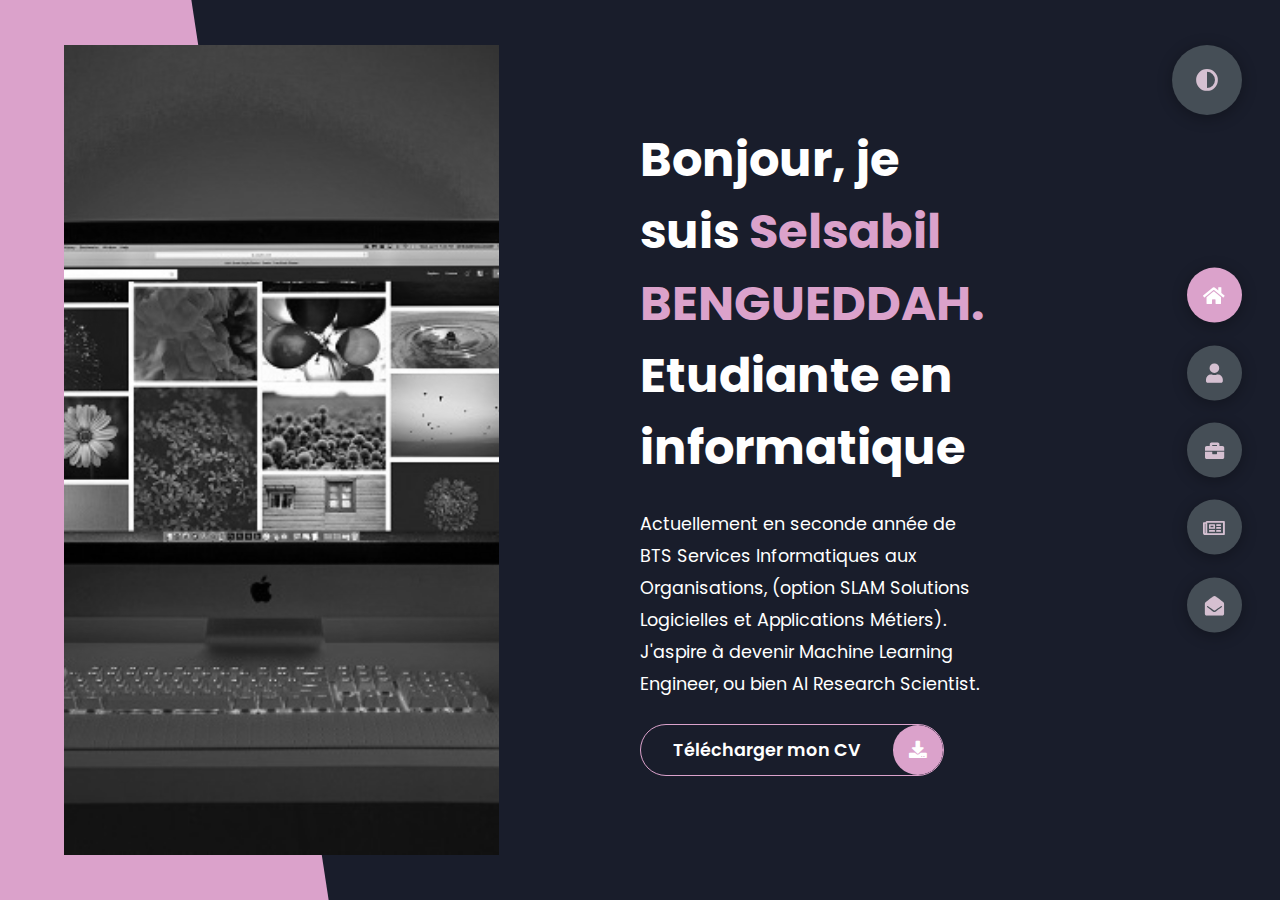
==== index.html @ e2970de2 "diap" ====
<!DOCTYPE html>
<html lang="en">
<head>
    <meta charset="UTF-8">
    <meta http-equiv="X-UA-Compatible" content="IE=edge">
    <meta name="viewport" content="width=device-width, initial-scale=1.0">
    <meta name="google-site-verification" content="6AzoWefamHpyAUtL-x7G7916l47VHieMLiIP4LX_m2c" />
    <title>Portfolio</title>
    <link rel="stylesheet" href="styles/styles.css">
    <link rel="preconnect" href="https://fonts.googleapis.com">
    <link rel="preconnect" href="https://fonts.gstatic.com" crossorigin>
    <link rel="stylesheet" href="https://cdnjs.cloudflare.com/ajax/libs/font-awesome/5.15.4/css/all.min.css" integrity="sha512-1ycn6IcaQQ40/MKBW2W4Rhis/DbILU74C1vSrLJxCq57o941Ym01SwNsOMqvEBFlcgUa6xLiPY/NS5R+E6ztJQ==" crossorigin="anonymous" referrerpolicy="no-referrer" />
    <link href="https://fonts.googleapis.com/css2?family=Poppins:wght@400;500;600;700;800&display=swap" rel="stylesheet">
    <link rel="stylesheet" href="https://fonts.googleapis.com/css2?family=Material+Symbols+Outlined:opsz,wght,FILL,GRAD@24,400,0,0" />

</head>
<body class="main-content">
    <header class="container header active" id="home">
        <div class="header-content">
            <div class="left-header">
                <div class="h-shape"></div>
                <div class="image">
                    <img src="img/port2.jpg" alt="">
                </div>
            </div>
            <div class="right-header">
                <h1 class="name">
                    Bonjour, je suis <span>Selsabil BENGUEDDAH.</span>
                    Etudiante en informatique
                </h1>
                <p>
                    Actuellement en seconde année de BTS Services Informatiques aux Organisations, (option SLAM Solutions Logicielles et Applications Métiers). J'aspire à devenir Machine Learning Engineer, ou bien AI Research Scientist.
                <div class="btn-con">
                    <a href="document/CV_Selsabil_BENGUEDDAH.pdf" class="main-btn" target="_blank">
                        <span class="btn-text">Télécharger mon CV</span>
                        <span class="btn-icon"><i class="fas fa-download"></i></span>
                    </a>
                </div>
            </div>
            </div>
            </header>
    <main>
        <section class="container about" id="about">
            <div class="main-title">
                <h2>A <span>Propos</span><span class="bg-text">A propos</span></h2>
            </div>
            <div class="about-container">
                <div class="left-about">
                    <h4>Qui suis-je ?</h4>
                    <p>
                        Je suis Selsabil BENGUEDDAH. Actuellement en deuxième année de BTS SIO, option SLAM, j'aspire à devenir experte en Intelligence Artificielle. C'est pour cela que je souhaite continuer mes études, jusqu'au Master.
                         
                    </p>
                    <div class="btn-con">
                        <a href="document/CV_Selsabil_BENGUEDDAH.pdf" class="main-btn">
                            <span class="btn-text">Télécharger mon CV</span>
                            <span class="btn-icon"><i class="fas fa-download"></i></span>
                        </a>
                    </div>
                </div>
                <div class="right-about">
                    <a href="https://www.onisep.fr/ressources/univers-formation/formations/post-bac/bts-services-informatiques-aux-organisations-option-b-solutions-logicielles-et-applications-metiers" target="_blank">
                        <div class="about-item">
                            <div class="abt-text">
                                <p class="large-text">BTS SIO option SLAM</p>
                                <p class="small-text">Diplome <br /> prochain</p>
                            </div>
                        </div>
                    </a>                
                <!--
                    <div class="about-item">
                        <div class="abt-text">
                            <p class="large-text">10+</p>
                            <p class="small-text">Years of <br /> experience</p>
                        </div>
                    </div>
                    <div class="about-item">
                        <div class="abt-text">
                            <p class="large-text">300+</p>
                            <p class="small-text">Happy <br /> Clients</p>
                        </div>
                    </div>
                    <div class="about-item">
                        <div class="abt-text">
                            <p class="large-text">400+</p>
                            <p class="small-text">Customer <br /> reviews</p>
                        </div>
                    -->
                    </div>
                </div>
            </div>
            <div class="about-stats">
                <h4 class="stat-title">Mes Compétences</h4>
                <div class="progress-bars">
                    <div class="progress-bar">
                        <p class="prog-title">html5 / css / Javascript</p>
                        <div class="progress-con">
                            <p class="prog-text">85%</p>
                            <div class="progress">
                                <span class="html"></span>
                            </div>
                        </div>
                    </div>
                    <div class="progress-bar">
                        <p class="prog-title">Wordpress</p>
                        <div class="progress-con">
                            <p class="prog-text">70%</p>
                            <div class="progress">
                                <span class="css"></span>
                            </div>
                        </div>
                    </div>
                    <div class="progress-bar">
                        <p class="prog-title">PHP/Symfony</p>
                        <div class="progress-con">
                            <p class="prog-text">75%</p>
                            <div class="progress">
                                <span class="js"></span>
                            </div>
                        </div>
                    </div>
                    <div class="progress-bar">
                        <p class="prog-title">C#</p>
                        <div class="progress-con">
                            <p class="prog-text">60%</p>
                            <div class="progress">
                                <span class="react"></span>
                            </div>
                        </div>
                    </div>
                    <div class="progress-bar">
                        <p class="prog-title">Java</p>
                        <div class="progress-con">
                            <p class="prog-text">50%</p>
                            <div class="progress">
                                <span class="node"></span>
                            </div>
                        </div>
                    </div>
                    <div class="progress-bar">
                        <p class="prog-title">Python</p>
                        <div class="progress-con">
                            <p class="prog-text">90%</p>
                            <div class="progress">
                                <span class="python"></span>
                            </div>
                        </div>
                    </div>
                </div>
            </div>
            <h4 class="stat-title">Mon parcours</h4>
            <div class="timeline">
                <div class="timeline-item">
                    <div class="tl-icon">
                        <i class="fas fa-briefcase"></i>
                    </div>
                    <p class="tl-duration">A venir </p>
                    <h5>Bachelor 3 <span> -Supinfo </span></h5>
                    <p>
                        J'aimerais continuer mes études jusqu'à obtenir un master en Intelligence Artificielle au sein de l'école Supinfo 
                    </p>
                </div>
                
                <div class="timeline-item">
                    <div class="tl-icon">
                        <i class="fas fa-briefcase"></i>
                    </div>
                    <p class="tl-duration">2024</p>
                    <h5>Stage Développeur d'application <span> - chez ERTC  </span></h5>
                    <p>
                        En deuxième année de BTS, j'ai été accueillie par ERTC, qui accompagne les professionnels du secteur cosmétique (fabricants, conditionneurs, importateurs, distributeurs
                        ou exportateurs) dans la mise aux normes réglementaire de leurs produits afin de les commercialiser dans l’UE
                        (Union Européenne) et également hors de l’UE en fonction des réglementations à appliquer.
                    </p>
                </div>
                <div class="timeline-item">
                    <div class="tl-icon">
                        <i class="fas fa-briefcase"></i>
                    </div>
                    <p class="tl-duration">2022-2024</p>
                    <h5>BTS SIO Option SLAM<span>  - CNED</span></h5>
                    <p>
                        J'ai effectué le BTS SIO option SLAM à distance, par le biais du CNED; 
                    </p>
                </div>
                <div class="timeline-item">
                    <div class="tl-icon">
                        <i class="fas fa-briefcase"></i>
                    </div>
                    <p class="tl-duration">ETE 2023</p>
                    <h5>Stage Développeur Web<span> - The Inspire Academy</span></h5>
                    <p>
                        Pour mon stage de première année, j'ai été accueuillie par The Inspire academy pendant 4 semaines. C'est une entreprise qui propose des solutions innovantes pour l'apprentissage des langues.
                    </p>
                </div>
                <div class="timeline-item">
                    <div class="tl-icon">
                        <i class="fas fa-briefcase"></i>
                    </div>
                    <p class="tl-duration">2022</p>
                    <h5>Baccalauréat général mention bien<span> CNED</span></h5>
                    <p>
                        J'ai décroché, par le biais du CNED, un baccalauréat général avec pour spécialités physique chimie et Sciences et vie de la terre, et option Mathématiques Complémentaires 
                    </p>
                </div>
                <div class="timeline-item">
                    <div class="tl-icon">
                        <i class="fas fa-briefcase"></i>
                    </div>
                    <p class="tl-duration">ETE 2022</p>
                    <h5>Stage Rédactrice SEO<span> - Chat Alors </span></h5>
                    <p>
                        J'ai effectué un stage en tant que rédactrice SEO volontaire pour une entreprise individuelle, Chat Alors. Je me suis alors occupée de la mise à jour du site sur Wordpress,  de la rédaction du contenu et du référencement.
                    </p>
                </div>
                
          
            </div>
            <a href="document/diapo.odp" target="_blank">Diaporama 
            </a>
            <a href="veille.html" class="main-btn" target="_blank">
                <span class="btn-text">Veille informatique  </span>
            </a>
        </section>
        <section class="container" id="portfolio">
            <div class="main-title">
                <h2>Mon <span>Portfolio</span><span class="bg-text">Portfolio</span></h2>
            </div>
            <!--<p class="port-text">
            Voici certains de mes travaux réalisés dans le cadre de développement de compétences du BTS SIO.<b>  
            </p>-->
            <p class="port-text" style="color: red;">
            </p>
            <div class="portfolios">
                <div class="portfolio-item">
                    <div class="image">
                        <a href="https://www.inspireacademy.fr" target="_blank">
                        <img src="img\InspireAcademy.png" alt=""></a>
                    </div>
                    <div class="hover-items">
                        <a href="stage1.html" target="_blank">
                            <h3>Stage 1</h3>
                          </a>
                        <h5> <i> <u>Développement web</u> </br>
                            - Administration de site Wordpress </br>
                            - Référencement naturel (SEO) </br>
                            - Audits de sites</i></h5></br>
                        <div class="icons">
                            <a href="https://www.inspireacademy.fr/" class="icon" target="_blank">
                                <span class="material-symbols-outlined">captive_portal</span>
                            </a>
                            <a href="document/BENGUEDDAH Selsabil - Fiche bilan de stage (2).pdf" class="icon" target="_blank">
                                <span class="material-symbols-outlined">description</span>
                            </a>
                            
                            <a href="stage1.html" class="icon" target="_blank">
                                <span class="material-symbols-outlined">
                                    info
                                    </span>
                            </a>

                        </div>
                    </div>
                </div>
                <div class="portfolio-item">
                    <div class="image">
                        <a href="https://www.certification-cosmetique.com/" target="_blank">
                        <img src="img/port4.png" alt=""></a>
                    </div>
                    <div class="hover-items">
                        <a href="stage2.html" target="_blank">
                            <h3>Stage 2</h3>
                          </a>
                        <h5> <i><u> Développement d'application </u> </br>
                            - Python </br>
                            - Bibliothèques scientifiques</br> ( matplotlib, pandas....)</br>
                            - SqLite </br>
                            - Manipulation de données (dataframes)</i></h5></br>
                        <div class="icons">
                            <a href="https://www.certification-cosmetique.com/" class="icon" target="_blank">
                                <span class="material-symbols-outlined">captive_portal</span>
                            </a>
                            <a href="document/bilan_de_stage2.pdf" class="icon" target="_blank">
                                <span class="material-symbols-outlined">description</span>
                            </a>
                            
                            <a href="stage2.html" class="icon" target="_blank">
                                <span class="material-symbols-outlined">
                                    info
                                    </span>
                            </a>

                        </div>
                    </div>
                </div>
                <!--
                <div class="portfolio-item">
                    <div class="image">
                        <img src="img/port4.png" alt="">
                    </div>
                    <div class="hover-items">
                        <a href="#" onclick="openPopup('stage2.html')">
                            <h3>Stage 2</h3>
                          </a> 
                    <h5> <i> Développement d'application : </br>
                        - Python </br> 
                        -  SqLite  </br> 
                        - Bibliothèques python scientifiques ( matplotlib, pandas....) </br> 
                        - Manipulation de données (dataframes)  </br> 
                        - Gestion de projet</i></h5> </br>
                        <div class="icons">
                            <a href="https://www.certification-cosmetique.com/" class="icon" target="_blank">
                                <span class="material-symbols-outlined">captive_portal</span>
                            </a>
                            <a href="document/BENGUEDDAH Selsabil - Fiche bilan de stage (2).pdf" class="icon" target="_blank">
                                <span class="material-symbols-outlined">description</span>
                            </a>
                            <a href="#" class="icon" onclick="openPopup('stage2.html')">
                                <span class="material-symbols-outlined">
                                    info
                                    </span>
                            </a>
                        </div>
                    </div>
                </div>-->
                <div class="portfolio-item">
                    <div class="image">
                        <a href="mediatek_formation_symfony.html" target="_blank">
                        <img src="img/port2.png" alt=""></a>
                    </div>
                    <div class="hover-items">
                        <a href="mediatek_formation_symfony.html" target="_blank">
                            <h3>Mediatek Formation (Symfony) </h3>
                          </a>
                          <h5> <i><u> Développement web </u> </br>
                            - Symfony </br>
                            - Twig</br>
                            - Doctrine </br>
                            - Keycloak</i></h5></br>
                        <div class="icons">
                            <a href="#" class="icon">
                                <i class="fab fa-github"></i>
                            </a>
                            <a href="document/ap1/fiche AP1.pdf" class="icon" target="_blank">
                                <span class="material-symbols-outlined">description</span>
                            </a>
                        
                            <a href="mediatek_formation_symfony.html" class="icon" target="_blank">
                                <span class="material-symbols-outlined">
                                    info
                                    </span>
                            </a>                 
                        </div>
                    </div>
                </div>
                <div class="portfolio-item">
                    <div class="image">
                        <a href="mediatek_formation_c.html" target="_blank">
                        <img src="img/port3.jpg" alt=""></a>
                    </div>
                    <div class="hover-items">
                        <a href="mediatek_formation_c.html" target="_blank">
                            <h3>MediatekFormation(C#)</h3>
                          </a>
                        <div class="icons">
                            <a href="#" class="icon">
                                <i class="fab fa-github"></i>
                            </a>
                            <a href="document/ap3/AP3.pdf" class="icon" target="_blank">
                                <span class="material-symbols-outlined">description</span>
                            </a>
                            <a href="mediatek_formation_c.html" class="icon" target="_blank">
                                <span class="material-symbols-outlined">
                                    info
                                    </span>
                            </a>
                        </div>
                    </div>
                </div>
               
                <div class="portfolio-item">
                    <div class="image">
                        <a href="nolark.html" target="_blank">
                        <img src="img/nolark.png" alt=""></a>
                    </div>
                    <div class="hover-items">
                        <a href="nolark.html" target="_blank">
                            <h3>Projet Nolark</h3>
                          </a>
                        <h5> <i><u> Présence en ligne  </u> </br>
                            - Référencement SEO </br>
                            - Respect du RGPD </br> (CGU, mentions légales)</br>
                            - La maintenance d'application </br> web </i></h5></br>
                        <div class="icons">
                            <a href="https://nolark.gil83.fr/" class="icon" target="_blank">
                                <span class="material-symbols-outlined">captive_portal</span>
                            </a>
                            <!--<a href="document/bilan_de_stage2.pdf" class="icon" target="_blank">
                                <span class="material-symbols-outlined">description</span>
                            </a>-->
                            <a href="nolark.html" class="icon" target="_blank">
                                <span class="material-symbols-outlined">
                                    info
                                    </span>
                            </a>
                        </div>
                    </div>
                
                </div>
<!--<div class="portfolio-item">
                    <div class="image">
                        <a href="android.html" target="_blank">
                        <img src="img/android.png" alt=""></a>
                    </div>
                    <div class="hover-items">
                        <a href="android.html" target="_blank">
                            <h3>Calcul IMG </h3>
                          </a>
                        <h5> <i><u> Développement mobile   </u> </br>
                             </i></h5></br>
                        <div class="icons">
                            <a href="https://nolark.gil83.fr/" class="icon" target="_blank">
                                <span class="material-symbols-outlined">captive_portal</span>
                            </a>
                            <a href="document/bilan_de_stage2.pdf" class="icon" target="_blank">
                                <span class="material-symbols-outlined">description</span>
                            </a>
                            
                            <a href="android.html" class="icon">
                                <span class="material-symbols-outlined">
                                    info
                                    </span>
                            </a>

                        </div>
                    </div>
                </div>-->
                
                <div class="portfolio-item">
                    <div class="image">
                        <a href="https://chocolatein.gil83.fr/" target="_blank">
                        <img src="img/chocolatein.png" alt="">
                    </div>
                    <div class="hover-items">
                        <a href="https://chocolatein.gil83.fr/" target="_blank">
                            <h3>Chocolatein </h3>
                          </a>
                        <h5> <i><u> Gérer le patrimoine informatique
                        </u> </br>
                             </i></h5></br>
                             <b><p>Vérifier les conditions de la continuité </br> d’un service informatique</p></b></br>
                             <div class="icons">
                                <a href="https://chocolatein.gil83.fr" class="icon" target="_blank">
                                    <span class="material-symbols-outlined">captive_portal</span>
                                </a>
                                <a href="document/chocolatein/documents.pdf" class="icon" target="_blank">
                                    <span class="material-symbols-outlined">description</span>
                                </a>
                                <a href="chocolatein.html" class="icon" >
                                    <span class="material-symbols-outlined">
                                        info
                                        </span>
                                </a>
                            </div>
                    </div>
                </div>
                <div class="portfolio-item">
                    <div class="image">
                        <img src="img/port5.jpg" alt="">
                    </div>
                    <div class="hover-items">
                        <h3>Projet Machine Learning </h3>
                        <div class="icons">
                            <a href="#" class="icon">
                                <i class="fab fa-github"></i>
                            </a>
                            <a href="#" class="icon" target="_blank">
                                <span class="material-symbols-outlined">description</span>
                            </a>
                        </div>
                    </div>
                </div>
                <div class="portfolio-item">
                    <div class="image">
                        <a href="https://sbdev-fr.github.io/PortfolioSelsabil/" target="_blank">
                        <img src="img/Portfolio.png" alt="">
                    </div>
                    <div class="hover-items">
                        <a href="https://sbdev-fr.github.io/PortfolioSelsabil" target="_blank">
                            <h3>Portfolio </h3>
                          </a>
                        <h5> <i><u> Développement web   </u> </br>
                             </i></h5></br>
                             <b><p>Mon portfolio est codé en HTML,</br> CSS (sass), Javascript, et déployé </br>dynamiquement en lien avec github</p></b></br>
                        <div class="icons">
                            <a href="https://sbdev-fr.github.io/PortfolioSelsabil/" class="icon" target="_blank">
                                <span class="material-symbols-outlined">captive_portal</span>
                            </a>
                            <a href="https://github.com/SBDEV-FR/PortfolioSelsabil.git" class="icon">
                                <i class="fab fa-github"></i>
                            </a>
                        </div>
                    </div>
                </div>
                <!--<div class="portfolio-item">
                    <div class="image">
                        <img src="img/port2.jpg" alt="">
                    </div>
                    <div class="hover-items">
                        <h3>Veille Informatique </h3>
                        <h5>Compétence 6 :</br> 
                            - Mettre en place son environnement d’apprentissage personnel</br>
                            - Mettre en œuvre des outils et stratégies de veille informationnelle</br>
                            </h5>
                        <h6>- Newsletters : le monde informatique, le petit Web, Numerama (IA)</br>
                            - Youtube : FreecodeCamp (crach courses) </br>
                            - Google News : Artciles en anglais divers</br>
                        </h6>
                        <!--
                        <div class="icons">
                            <a href="#" class="icon">
                                <i class="fab fa-github"></i>
                            </a>
                            <a href="#" class="icon">
                                <i class="fab fa-behance"></i>
                            </a>
                            <a href="#" class="icon">
                                <i class="fab fa-youtube"></i>
                            </a>
                        </div>
                        -->
                    </div>
                </div>
               <!-- <div class="portfolio-item">
                    <div class="image">
                        <img src="img/port7.jpg" alt="">
                    </div>
                    <div class="hover-items">
                        <h3>Project Source</h3>
                        <div class="icons">
                            <a href="#" class="icon">
                                <i class="fab fa-github"></i>
                            </a>
                            <a href="#" class="icon">
                                <i class="fab fa-behance"></i>
                            </a>
                            <a href="#" class="icon">
                                <i class="fab fa-youtube"></i>
                            </a>
                        </div>
                    </div>
                </div>-->
              <!-- <div class="portfolio-item">
                    <div class="image">
                        <img src="img/port7.jpg" alt="">
                    </div>
                    <div class="hover-items">
                        <h3>Project Source</h3>
                        <div class="icons">
                            <a href="#" class="icon">
                                <i class="fab fa-github"></i>
                            </a>
                            <a href="#" class="icon">
                                <i class="fab fa-behance"></i>
                            </a>
                            <a href="#" class="icon">
                                <i class="fab fa-youtube"></i>
                            </a>
                        </div>
                    </div>-->
                
            </div>
        </section>
        <section class="container" id="blogs">
            <div class="blogs-content">
                <div class="main-title">
                    <h2>Mon expéreience <span> professionnelle </span><span class="bg-text">Expérience  </span></h2>
                </div>
                <div class="blogs">
                    <div class="blog">
                        <img src="img/port4.png" alt="">
                        <div class="blog-text">
                            <h4>
                                <a href="https://www.certification-cosmetique.com/" target="_blank">Développeuse d'application chez ERTC </a>
                            </h4>
                            <p>
                            J'ai développé une application informatique en python, avec interaction SQLite, pour une
                            utilisation interne par l'entreprise. L'application se présente sous la forme d’un
                            formulaire (Tkinter), l'utilisateur.trice indique les informations spécifiques à chaque formule cosmétique ; l'application génère les
                            tableaux nécessaires à la vérification de la conformité réglementaire et toxicologique des
                            formules cosmétiques
                            </p>
                        </div>
                    </div>
                    <div class="blog">
                        <img src="img/InspireAcademy.png" alt="">
                        <div class="blog-text">
                            <h4>
                                <a href="https://www.inspireacademy.fr/" target="_blank">Développeuse web chez Inspire Academy </a>
                            </h4>
                            <p>
                                Pour mon stage de première année, j'ai été amenée à travailler sur le site Vitrine de The Inspire Academy : j'ai résolu les bugs Wordpress,
                             j'ai mis en ligne du contenu, j'ai résolu différents problèmes (fil d'ariane...)
                            </p>
                        </div>
                    </div>
                    <!--
                    <div class="blog">
                        <img src="img/blog2.jpg" alt="">
                        <div class="blog-text">
                            <h4>
                                Become a Web Designer in 10 Days
                            </h4>
                            <p>
                                Lorem ipsum dolor sit, amet consectetur adipisicing elit. 
                                Doloribus natus voluptas, eos obcaecati recusandae amet?
                            </p>
                        </div>
                    </div>
                    -->
                    <!--
                    <div class="blog">
                        <img src="img/blog3.jpg" alt="">
                        <div class="blog-text">
                            <h4>
                                Debbuging made easy with Web Inspector
                            </h4>
                            <p>
                                Lorem ipsum dolor sit, amet consectetur adipisicing elit. 
                                Doloribus natus voluptas, eos obcaecati recusandae amet?
                            </p>
                        </div>
                    </div>-->
                    <div class="blog">
                        <img src="img/InspireAcademyOnline.png" alt="">
                        <div class="blog-text">
                            <h4> 
                                <a href="https://inspireacademyonline.com/" target="_blank">Développeuse web chez The Inspire Academy Online </a>
                            </h4>
                            <p>
                                L'entreprise qui m'a accueillie pour mon stage de première année possédait un second site pour ses
                                 modules en e-learning. Je me suis occupée de la mise en ligne de contenus éducatifs et interactifs. 
                            </p>
                        </div>
                    </div>
                    <div class="blog">
                        <img src="img/ChatAlors.png" alt="">
                        <div class="blog-text">
                            <h4>
                                <a href="https://comportementaliste-du-chat.fr/blog/" target="_blank">Rédactrice SEO de Chat Alors</a>
                            </h4>
                            <p>
                                En été 2022, j'ai effectué un stage en tant que rédactrice SEO chez 
                                Chat Alors, je me suis occupée de la rédaction, du référencement et de la publication sur Wordpress 
                            </p>
                        </div>
                    </div>
                </div>
            </div>
        </section>
        <section class="container contact" id="contact">
            <div class="contact-container">
                <div class="main-title">
                    <h2>Contactez <span>Moi</span><span class="bg-text">Contact</span></h2>
                </div>
                <div class="contact-content-con">
                    <div class="left-contact">
                        <h4>Contactez moi ci dessous</h4>
                        <p>
                            Voici mes coordonnées, n'hésitez pas à me contacter
                        </p>
                        <div class="contact-info">
                            <div class="contact-item">
                                <div class="icon">
                                    <i class="fas fa-map-marker-alt"></i>
                                    <span>Adresse</span>
                                </div>
                                <p>
                                    Saint Etienne, France
                                </p>
                            </div>
                            <!--<div class="contact-item">
                                <div class="icon">
                                    <i class="fas fa-envelope"></i>
                                    <span>Email</span>
                                </div>
                                <p>
                                    <span>: selsabilb2004@gmail.com</span>
                                </p>
                            </div>-->
                            <div class="contact-item">
                                <div class="icon">
                                    <i class="fas fa-user-graduate"></i>
                                    <span>Formation</span>
                                </div>
                                <p>
                                    <span>: BTS SIO option Slam CNED </span>
                                </p>
                            </div>                               
                            <div class="contact-item">
                                <div class="icon">
                                    <i class="fas fa-globe-africa"></i>
                                    <span>Langues</span>
                                </div>
                                <p>
                                    <span>: Français, Arabe, Anglais, Espagnol</span>
                                </p>
                            </div>
                        </div>
                        <div class="contact-icons">
                           
                            <div class="contact-icon">
                                 <!--
                                <a href="www.facebook.com" target="_blank">
                                    <i class="fab fa-facebook-f"></i>
                                </a>
                                <a href="#" target="_blank">
                                    <i class="fab fa-twitter"></i>
                                </a>
                                -->
                                <a href="https://github.com/SBDEV-FR" target="_blank">
                                    <i class="fab fa-github"></i>
                                </a>
                                <!--
                                <a href="#" target="_blank">
                                    <i class="fab fa-youtube"></i>
                                </a>
                            -->
                            </div>
                        </div>
                    </div>
                    <div class="right-contact">
                        <form action="" class="contact-form">
                            <div class="input-control i-c-2">
                                <input type="text" required placeholder="YOUR NAME">
                                <input type="email" required placeholder="YOUR EMAIL">
                            </div>
                            <div class="input-control">
                                <input type="text" required placeholder="ENTER SUBJECT">
                            </div>
                            <div class="input-control">
                                <textarea name="" id="" cols="15" rows="8" placeholder="Message Here..."></textarea>
                            </div>
                            <div class="submit-btn">
                                <a href="document/CV_Selsabil_BENGUEDDAH.pdf" class="main-btn">
                                    <span class="btn-text">Télécharger mon CV</span>
                                    <span class="btn-icon"><i class="fas fa-download"></i></span>
                                </a>
                            </div>
                        </form>
                    </div>
                </div>
            </div>
        </section>
    </main>

    <div class="controls">
        <div class="control active-btn" data-id="home" >
            <i class="fas fa-home"></i>
        </div>
        <div class="control" data-id="about">
            <i class="fas fa-user"></i>
        </div>
        <div class="control" data-id="portfolio">
            <i class="fas fa-briefcase"></i>
        </div>
        <div class="control" data-id="blogs">
            <i class="far fa-newspaper"></i>
        </div>
        <div class="control" data-id="contact">
            <i class="fas fa-envelope-open"></i>
        </div>
    </div>
    <div class="theme-btn">
        <i class="fas fa-adjust"></i>
    </div>
    <script>
        function openPopup(url) {
          // Set the window features (size, position, etc.)
          var features = 'width=500,height=300,scrollbars=yes';
      
          // Open the popup
          window.open(url, 'PopupWindow', features);
        }
      </script>
      
    <script src="app.js"></script>
</body>
</html>
---- styles/styles.css ----
* {
  margin: 0;
  padding: 0;
  box-sizing: border-box;
  list-style: none;
}


:root {
  --color-primary: #191d2b;
  --color-secondary: #dba2cb;
  --color-white: #ffffff;
  --color-black: #000;
  --color-grey0: #f8f8f8;
  --color-grey-1: #dbe1e8;
  --color-grey-2: #d5c0d1;
  --color-grey-3: #6c7983;
  --color-grey-4: #454e56;
  --color-grey-5: #2a2e35;
  --color-grey-6: #12181b;
  --br-sm-2: 14px;
  --box-shadow-1: 0 3px 15px rgba(0,0,0,.3);
}


.light-mode {
  --color-primary: #FFFFFF;
  --color-secondary: #F56692;
  --color-white: #454e56;
  --color-black: #000;
  --color-grey0: #f8f8f8;
  --color-grey-1: #6c7983;
  --color-grey-2: #6c7983;
  --color-grey-3: #6c7983;
  --color-grey-4: #454e56;
  --color-grey-5: #f8f8f8;
  --color-grey-6: #12181b;
}

body {
  background-color: var(--color-primary);
  font-family: "Poppins", sans-serif;
  font-size: 1.1rem;
  color: var(--color-white);
  transition: all 0.4s ease-in-out;
}

a {
  display: inline-block;
  text-decoration: none;
  color: inherit;
  font-family: inherit;
}

header {
  min-height: 100vh;
  color: var(--color-white);
  overflow: hidden;
  padding: 0 !important;
}

section {
  min-height: 100vh;
  width: 100%;
  position: absolute;
  left: 0;
  top: 0;
  padding: 3rem 18rem;
}

.container {
  display: none;
  transform: translateY(-100%) scale(0);
  transition: all 0.4s ease-in-out;
  background-color: var(--color-primary);
}

.active {
  display: block;
  animation: appear 1s ease-in-out;
  transform: translateY(0) scaleY(1);
}
@keyframes appear {
  0% {
    transform: translateY(-100%) scaleY(0);
  }
  100% {
    transform: translateY(0) scaleY(1);
  }
}

.controls {
  position: fixed;
  z-index: 10;
  top: 50%;
  right: 3%;
  display: flex;
  flex-direction: column;
  align-items: center;
  justify-content: center;
  transform: translateY(-50%);
}
.controls .control {
  padding: 1rem;
  cursor: pointer;
  background-color: var(--color-grey-4);
  width: 55px;
  height: 55px;
  border-radius: 50%;
  display: flex;
  justify-content: center;
  align-items: center;
  margin: 0.7rem 0;
  box-shadow: var(--box-shadow-1);
}
.controls .control i {
  font-size: 1.2rem;
  color: var(--color-grey-2);
  pointer-events: none;
}
.controls .active-btn {
  background-color: var(--color-secondary);
  transition: all 0.4s ease-in-out;
}
.controls .active-btn i {
  color: var(--color-white);
}

.theme-btn {
  top: 5%;
  right: 3%;
  width: 70px;
  height: 70px;
  border-radius: 50%;
  background-color: var(--color-grey-4);
  cursor: pointer;
  position: fixed;
  display: flex;
  justify-content: center;
  align-items: center;
  box-shadow: 0 3px 15px rgba(0, 0, 0, 0.3);
  transition: all 0.1s ease-in-out;
}
.theme-btn:active {
  transform: translateY(-3px);
}
.theme-btn i {
  font-size: 1.4rem;
  color: var(--color-grey-2);
  pointer-events: none;
}

/*Header-content*/
.header-content {
  display: grid;
  grid-template-columns: repeat(2, 1fr);
  min-height: 100vh;
}
.header-content .left-header {
  display: flex;
  align-items: center;
  position: relative;
}
.header-content .left-header .h-shape {
  transition: all 0.4s ease-in-out;
  width: 65%;
  height: 100%;
  background-color: var(--color-secondary);
  position: absolute;
  left: 0;
  top: 0;
  z-index: -1;
  -webkit-clip-path: polygon(0 0, 46% 0, 79% 100%, 0% 100%);
          clip-path: polygon(0 0, 46% 0, 79% 100%, 0% 100%);
}
.header-content .left-header .image {
  border-radius: var(--br-sm-2);
  height: 90%;
  width: 68%;
  margin-left: 4rem;
  background-color: var(--color-black);
  transition: all 0.4s ease-in-out;
}
.header-content .left-header .image img {
  width: 100%;
  height: 100%;
  -o-object-fit: cover;
     object-fit: cover;
  transition: all 0.4s ease-in-out;
  filter: grayscale(100%);
}
.header-content .left-header .image img:hover {
  filter: grayscale(0);
}
.header-content .right-header {
  display: flex;
  flex-direction: column;
  justify-content: center;
  padding-right: 18rem;
}
.header-content .right-header .name {
  font-size: 3rem;
}
.header-content .right-header .name span {
  color: var(--color-secondary);
}
.header-content .right-header p {
  margin: 1.5rem 0;
  line-height: 2rem;
}

/*About*/
.about-container {
  display: grid;
  grid-template-columns: repeat(2, 1fr);
  padding-top: 3.5rem;
  padding-bottom: 5rem;
}
.about-container .right-about {
  display: grid;
  grid-template-columns: repeat(2, 1fr);
  grid-gap: 2rem;
}
.about-container .right-about .about-item {
  border: 1px solid var(--color-grey-5);
  border-radius: 5px;
  transition: all 0.4s ease-in-out;
  box-shadow: 1px 2px 15px rgba(0, 0, 0, 0.1);
}
.about-container .right-about .about-item:hover {
  cursor: default;
  transform: translateY(-5px);
  border: 1px solid var(--color-secondary);
  box-shadow: 1px 4px 15px rgba(0, 0, 0, 0.32);
}
.about-container .right-about .about-item .abt-text {
  padding: 1.5rem;
  display: flex;
  flex-direction: column;
}
.about-container .right-about .about-item .abt-text .large-text {
  font-size: 3rem;
  font-weight: 700;
  color: var(--color-secondary);
}
.about-container .right-about .about-item .abt-text .small-text {
  padding-left: 3rem;
  position: relative;
  text-transform: uppercase;
  font-size: 1.2rem;
  color: var(--color-grey-1);
  letter-spacing: 2px;
}
.about-container .right-about .about-item .abt-text .small-text::before {
  content: "";
  position: absolute;
  left: 0;
  top: 15px;
  width: 2rem;
  height: 2px;
  background-color: var(--color-grey-5);
}
.about-container .left-about {
  padding-right: 5rem;
}
.about-container .left-about p {
  line-height: 2rem;
  padding: 1rem;
  color: var(--color-grey-1);
}
.about-container .left-about h4 {
  font-size: 2rem;
  text-transform: uppercase;
}

.about-stats {
  padding-bottom: 4rem;
}
.about-stats .progress-bars {
  display: grid;
  grid-template-columns: repeat(2, 1fr);
  grid-gap: 2rem;
}
.about-stats .progress-bars .progress-bar {
  display: flex;
  flex-direction: column;
}
.about-stats .progress-bars .progress-bar .prog-title {
  text-transform: uppercase;
  font-weight: 500;
}
.about-stats .progress-bars .progress-bar .progress-con {
  display: flex;
  align-items: center;
}
.about-stats .progress-bars .progress-bar .progress-con .prog-text {
  color: var(--color-grey-2);
}
.about-stats .progress-bars .progress-bar .progress-con .progress {
  width: 100%;
  height: 0.45rem;
  background-color: var(--color-grey-4);
  margin-left: 1rem;
  position: relative;
}
.about-stats .progress-bars .progress-bar .progress-con .progress span {
  position: absolute;
  top: 0;
  left: 0;
  height: 100%;
  background-color: var(--color-secondary);
  transition: all 0.4s ease-in-out;
  width: 60%;
}
.about-stats .progress-bars .progress-bar .progress-con .progress .html {
  width: 80%;
}
.about-stats .progress-bars .progress-bar .progress-con .progress .css {
  width: 70%;
}
.about-stats .progress-bars .progress-bar .progress-con .progress .js {
  width: 70%;
}
.about-stats .progress-bars .progress-bar .progress-con .progress .react {
  width: 60%;
}
.about-stats .progress-bars .progress-bar .progress-con .progress .node {
  width: 50%;
}
.about-stats .progress-bars .progress-bar .progress-con .progress .python {
  width: 70%;
}

.stat-title {
  text-transform: uppercase;
  font-size: 1.4rem;
  text-align: center;
  padding: 3.5rem 0;
  position: relative;
}
.stat-title::before {
  content: "";
  position: absolute;
  left: 50%;
  top: 0;
  width: 40%;
  height: 1px;
  background-color: var(--color-grey-5);
  transform: translateX(-50%);
}

/*Timeline*/
.timeline {
  display: grid;
  grid-template-columns: repeat(2, 1fr);
  grid-gap: 2rem;
  padding-bottom: 3rem;
}
.timeline .timeline-item {
  position: relative;
  padding-left: 3rem;
  border-left: 1px solid var(--color-grey-5);
}
.timeline .timeline-item .tl-icon {
  position: absolute;
  left: -27px;
  top: 0;
  background-color: var(--color-secondary);
  width: 50px;
  height: 50px;
  border-radius: 50%;
  display: flex;
  align-items: center;
  justify-content: center;
}
.timeline .timeline-item .tl-icon i {
  font-size: 1.3rem;
}
.timeline .timeline-item .tl-duration {
  padding: 0.2rem 0.6rem;
  background-color: var(--color-grey-5);
  border-radius: 15px;
  display: inline-block;
  font-size: 0.8rem;
  text-transform: uppercase;
  font-weight: 500;
}
.timeline .timeline-item h5 {
  padding: 1rem 0;
  text-transform: uppercase;
  font-size: 1.3rem;
  font-weight: 600;
}
.timeline .timeline-item h5 span {
  color: var(--color-grey-2);
  font-weight: 500;
  font-size: 1.2rem;
}
.timeline .timeline-item p {
  color: var(--color-grey-2);
}

.port-text {
  padding: 2rem 0;
  text-align: center;
}

.portfolios {
  display: grid;
  grid-template-columns: repeat(3, 1fr);
  grid-gap: 2rem;
  margin-top: 3rem;
}
.portfolios .portfolio-item {
  position: relative;
  border-radius: 15px;
}
.portfolios .portfolio-item img {
  width: 100%;
  height: 300px;
  -o-object-fit: cover;
     object-fit: cover;
  border-radius: 15px;
}
.portfolios .portfolio-item .hover-items {
  width: 100%;
  height: 100%;
  background-color: var(--color-secondary);
  position: absolute;
  left: 0;
  top: 0;
  border-radius: 15px;
  display: flex;
  justify-content: center;
  align-items: center;
  flex-direction: column;
  opacity: 0;
  transform: scale(0);
  transition: all 0.4s ease-in-out;
}
.portfolios .portfolio-item .hover-items h3 {
  font-size: 1.5rem;
  color: var(--color-white);
  margin-bottom: 1.5rem;
}
.portfolios .portfolio-item .hover-items .icons {
  display: flex;
  justify-content: center;
  align-items: center;
}
.portfolios .portfolio-item .hover-items .icons .icon {
  background-color: var(--color-primary);
  border-radius: 50%;
  width: 50px;
  height: 50px;
  display: flex;
  align-items: center;
  justify-content: center;
  margin: 0 1rem;
  cursor: pointer;
  transition: all 0.4s ease-in-out;
}
.portfolios .portfolio-item .hover-items .icons .icon i {
  font-size: 1.5rem;
  color: var(--color-white);
  margin: 0 1rem;
}
.portfolios .portfolio-item .hover-items .icons .icon:hover {
  background-color: var(--color-white);
}
.portfolios .portfolio-item .hover-items .icons .icon:hover i {
  color: var(--color-primary);
}

.portfolio-item:hover .hover-items {
  opacity: 1;
  transform: scale(1);
}

.blogs {
  display: grid;
  grid-template-columns: repeat(3, 1fr);
  grid-gap: 2rem;
  margin-top: 3rem;
}
.blogs .blog {
  position: relative;
  background-color: var(--color-grey-5);
  border-radius: 5px;
  box-shadow: 1px 1px 20px rgba(0, 0, 0, 0.1);
  transition: all 0.4s ease-in-out;
}
.blogs .blog:hover {
  box-shadow: 1px 1px 20px rgba(0, 0, 0, 0.3);
  transform: translateY(-5px);
  transition: all 0.4s ease-in-out;
}
.blogs .blog:hover img {
  filter: grayscale(0);
  transform: scale(1.1);
  box-shadow: 0px 4px 15px rgba(0, 0, 0, 0.8);
}
.blogs .blog img {
  width: 100%;
  height: 300px;
  -o-object-fit: cover;
     object-fit: cover;
  border-top-left-radius: 5px;
  border-top-right-radius: 5px;
  filter: grayscale(100%);
  transition: all 0.4s ease-in-out;
}
.blogs .blog .blog-text {
  margin-top: -7px;
  padding: 1.1rem;
  border-top: 8px solid var(--color-secondary);
}
.blogs .blog .blog-text h4 {
  font-size: 1.5rem;
  margin-bottom: 0.7rem;
  transition: all 0.4s ease-in-out;
  cursor: pointer;
}
.blogs .blog .blog-text h4:hover {
  color: var(--color-secondary);
}
.blogs .blog .blog-text p {
  color: var(--color-grey-2);
  line-height: 2rem;
  padding-bottom: 1rem;
}

.contact-content-con {
  display: flex;
  padding-top: 3.5rem;
}
.contact-content-con .left-contact {
  flex: 2;
}
.contact-content-con .left-contact h4 {
  margin-top: 1rem;
  font-size: 2rem;
  text-transform: uppercase;
}
.contact-content-con .left-contact p {
  margin: 1rem 0;
  line-height: 2rem;
}
.contact-content-con .left-contact .contact-info .contact-item {
  display: flex;
  align-items: center;
  justify-content: space-between;
}
.contact-content-con .left-contact .contact-info .contact-item p {
  margin: 0.3rem 0 !important;
  padding: 0 !important;
}
.contact-content-con .left-contact .contact-info .contact-item .icon {
  display: grid;
  grid-template-columns: 40px 1fr;
}
.contact-content-con .left-contact .contact-info .contact-item .icon i {
  display: flex;
  align-items: center;
  font-size: 1.3rem;
}
.contact-content-con .left-contact .contact-icon {
  display: flex;
  margin-top: 2rem;
}
.contact-content-con .left-contact .contact-icon a {
  display: flex;
  align-items: center;
  color: var(--color-white);
  background-color: var(--color-grey-5);
  cursor: pointer;
  justify-content: center;
  width: 50px;
  height: 50px;
  border-radius: 50%;
  margin: 0 0.4rem;
  transition: all 0.4s ease-in-out;
}
.contact-content-con .left-contact .contact-icon a:hover {
  background-color: var(--color-secondary);
}
.contact-content-con .left-contact .contact-icon a:hover i {
  color: var(--color-primary);
}
.contact-content-con .left-contact .contact-icon a i {
  display: flex;
  align-items: center;
  justify-content: center;
  font-size: 1.3rem;
}
.contact-content-con .right-contact {
  flex: 3;
  margin-left: 3rem;
}
.contact-content-con .right-contact .input-control {
  margin: 1.5rem 0;
}
.contact-content-con .right-contact .input-control input, .contact-content-con .right-contact .input-control textarea {
  border-radius: 30px;
  font-weight: inherit;
  font-size: inherit;
  font-family: inherit;
  padding: 0.8rem 1.1rem;
  outline: none;
  border: none;
  background-color: var(--color-grey-5);
  width: 100%;
  color: var(--color-white);
  resize: none;
}
.contact-content-con .right-contact .i-c-2 {
  display: flex;
}
.contact-content-con .right-contact .i-c-2 :last-child {
  margin-left: 1.5rem;
}
.contact-content-con .right-contact .submit-btn {
  display: flex;
  justify-content: flex-start;
}

/*Independed components*/
.btn-con {
  display: flex;
  align-self: flex-start;
}

.main-btn {
  border-radius: 30px;
  color: inherit;
  font-weight: 600;
  position: relative;
  border: 1px solid var(--color-secondary);
  display: flex;
  align-self: flex-start;
  align-items: center;
  overflow: hidden;
}
.main-btn .btn-text {
  padding: 0 2rem;
}
.main-btn .btn-icon {
  background-color: var(--color-secondary);
  display: flex;
  align-items: center;
  justify-content: center;
  border-radius: 50%;
  padding: 1rem;
}
.main-btn::before {
  content: "";
  position: absolute;
  top: 0;
  right: 0;
  transform: translateX(100%);
  transition: all 0.4s ease-out;
  z-index: -1;
}
.main-btn:hover {
  transition: all 0.4s ease-out;
}
.main-btn:hover::before {
  width: 100%;
  height: 100%;
  background-color: var(--color-secondary);
  transform: translateX(0);
  transition: all 0.4s ease-out;
}

.main-title {
  text-align: center;
}
.main-title h2 {
  position: relative;
  text-transform: uppercase;
  font-size: 4rem;
  font-weight: 700;
}
.main-title h2 span {
  color: var(--color-secondary);
}
.main-title h2 .bg-text {
  position: absolute;
  top: 50%;
  left: 50%;
  color: var(--color-grey-5);
  transition: all 0.4s ease-in-out;
  z-index: -1;
  transform: translate(-50%, -50%);
  font-weight: 800;
  font-size: 6.3rem;
}

.about-container .left-about p {
  padding-left: 0;
}

@media screen and (max-width: 600px) {
  header {
    padding: 0 !important;
  }
  .theme-btn {
    width: 50px;
    height: 50px;
  }
  .header-content {
    grid-template-columns: repeat(1, 1fr);
    padding-bottom: 6rem;
  }
  .left-header .h-shape {
    display: none;
  }
  .right-header {
    grid-row: 1;
    padding-right: 0rem !important;
    width: 90%;
    margin: 0 auto;
  }
  .right-header .name {
    font-size: 2.5rem !important;
    text-align: center;
    padding-top: 3rem;
  }
  .header-content .left-header .image {
    margin: 0 auto;
    width: 90%;
  }
  .controls {
    top: auto;
    bottom: 0;
    flex-direction: row;
    justify-content: center;
    left: 50%;
    transform: translateX(-50%);
    width: 100%;
    background-color: var(--color-grey-5);
  }
  .controls .control {
    margin: 1rem 0.3rem;
  }
  .about-container {
    grid-template-columns: repeat(1, 1fr);
  }
  .about-container .right-about {
    grid-template-columns: repeat(1, 1fr);
    padding-top: 2.5rem;
  }
  .about-container .left-about {
    padding-right: 0;
  }
  .about-container .left-about p {
    padding-left: 0;
  }
  .timeline {
    grid-template-columns: repeat(1, 1fr);
    padding-bottom: 6rem;
  }
  .container {
    padding: 2rem 2.5rem !important;
  }
  .about-stats .progress-bars {
    grid-template-columns: repeat(1, 1fr);
  }
  .portfolios {
    grid-template-columns: repeat(1, 1fr);
    padding-bottom: 6rem;
    margin-top: 1rem;
  }
  .blogs {
    grid-template-columns: repeat(1, 1fr);
    padding-bottom: 6rem;
  }
  .contact-content-con {
    flex-direction: column;
  }
  .contact-content-con .right-contact {
    margin-left: 0;
    margin-top: 2.5rem;
  }
  .contact-content-con .right-contact .i-c-2 {
    flex-direction: column;
  }
  .contact-content-con .right-contact .i-c-2 :last-child {
    margin-left: 0;
    margin-top: 1.5rem;
  }
  .contact-content-con .right-contact {
    margin-bottom: 6rem;
  }
  .contact-item {
    flex-direction: column;
    margin: 1rem 0;
  }
  .contact-item p {
    font-size: 15px;
    color: var(--color-grey-2);
  }
  .contact-item span {
    font-size: 15px;
  }
  .contact-item .icon {
    grid-template-columns: 25px 1fr;
  }
  .main-title h2 {
    font-size: 2rem;
  }
  .main-title h2 span {
    font-size: 2.3rem;
  }
  .main-title h2 .bg-text {
    font-size: 2.3rem;
  }
}
@media screen and (max-width: 1432px) {
  .container {
    padding: 7rem 11rem;
  }
  .contact-content-con {
    flex-direction: column;
  }
  .contact-content-con .right-contact {
    margin-left: 0;
    margin-top: 2.5rem;
  }
  .contact-content-con .right-contact .i-c-2 {
    flex-direction: column;
  }
  .contact-content-con .right-contact .i-c-2 :last-child {
    margin-left: 0;
    margin-top: 1.5rem;
  }
  .contact-content-con .right-contact {
    margin-bottom: 6rem;
  }
  .main-title h2 .bg-text {
    font-size: 5.5rem;
  }
}
@media screen and (max-width: 1250px) {
  .blogs {
    grid-template-columns: repeat(2, 1fr);
    margin-top: 6rem;
  }
  .portfolios {
    grid-template-columns: repeat(2, 1fr);
  }
  .header-content .right-header {
    padding-right: 9rem;
  }
}
@media screen and (max-width: 660px) {
  .blogs {
    grid-template-columns: repeat(1, 1fr);
  }
  .portfolios {
    grid-template-columns: repeat(1, 1fr);
  }
}
@media screen and (max-width: 1070px) {
  .about-container {
    grid-template-columns: repeat(1, 1fr);
  }
  .about-container .right-about {
    padding-top: 2.5rem;
  }
  .main-title h2 {
    font-size: 4rem;
  }
  .main-title h2 span {
    font-size: 4rem;
  }
  .main-title h2 .bg-text {
    font-size: 4.5rem;
  }
}
@media screen and (max-width: 970px) {
  .container {
    padding: 7rem 6rem;
  }
  .about-container .left-about {
    padding-right: 0rem;
  }
  .header-content {
    grid-template-columns: repeat(1, 1fr);
    padding-bottom: 6rem;
  }
  .left-header .h-shape {
    display: none;
  }
  .left-header .image {
    width: 90% !important;
    margin: 0 auto !important;
  }
  .right-header {
    grid-row: 1;
    padding-right: 0rem !important;
    width: 90%;
    margin: 0 auto;
  }
  .right-header .name {
    font-size: 2.5rem !important;
    text-align: center;
    padding-top: 3rem;
  }
}
@media screen and (max-width: 700px) {
  .container {
    padding: 7rem 3rem;
  }
  .about-stats .progress-bars {
    grid-template-columns: repeat(1, 1fr);
  }
  .about-container .right-about {
    grid-template-columns: repeat(1, 1fr);
  }
  .timeline {
    grid-template-columns: repeat(1, 1fr);
  }
  .main-title h2 {
    font-size: 3rem;
  }
  .main-title h2 span {
    font-size: 3rem;
  }
  .main-title h2 .bg-text {
    font-size: 4rem;
  }
}/*# sourceMappingURL=styles.css.map */
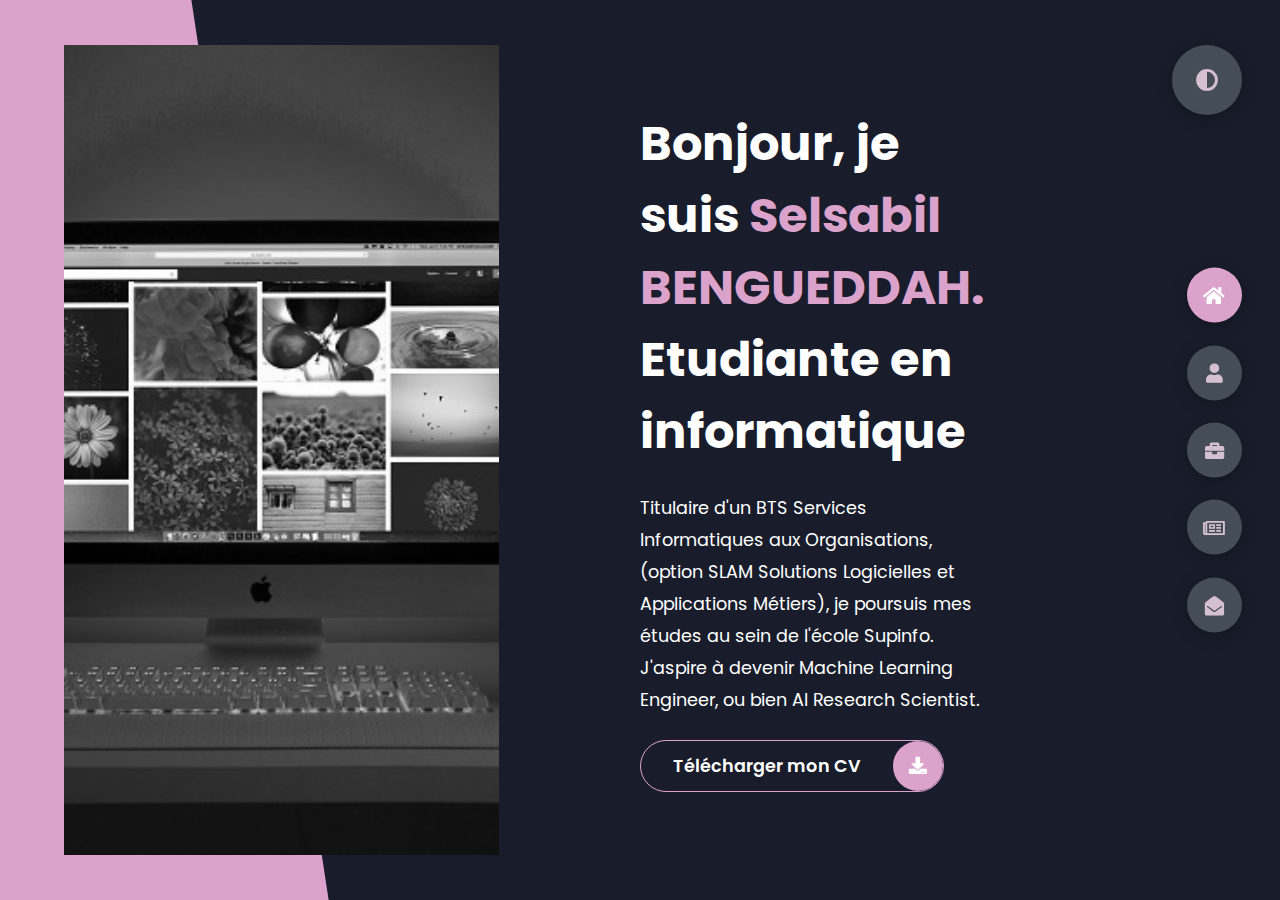
==== commit f050df7d: "modification pour alternance" ====
--- a/index.html
+++ b/index.html
@@ -29,7 +29,7 @@
                     Etudiante en informatique
                 </h1>
                 <p>
-                    Actuellement en seconde année de BTS Services Informatiques aux Organisations, (option SLAM Solutions Logicielles et Applications Métiers). J'aspire à devenir Machine Learning Engineer, ou bien AI Research Scientist.
+                    Titulaire d'un BTS Services Informatiques aux Organisations, (option SLAM Solutions Logicielles et Applications Métiers), je poursuis mes études au sein de l'école Supinfo. J'aspire à devenir Machine Learning Engineer, ou bien AI Research Scientist.
                 <div class="btn-con">
                     <a href="document/CV_Selsabil_BENGUEDDAH.pdf" class="main-btn" target="_blank">
                         <span class="btn-text">Télécharger mon CV</span>
@@ -48,7 +48,7 @@
                 <div class="left-about">
                     <h4>Qui suis-je ?</h4>
                     <p>
-                        Je suis Selsabil BENGUEDDAH. Actuellement en deuxième année de BTS SIO, option SLAM, j'aspire à devenir experte en Intelligence Artificielle. C'est pour cela que je souhaite continuer mes études, jusqu'au Master.
+                        Je suis Selsabil BENGUEDDAH. Titulaire du BTS SIO, option SLAM, j'aspire à devenir experte en Intelligence Artificielle. Je poursuis mes études au sein de l'école Supinfo. 
                          
                     </p>
                     <div class="btn-con">
@@ -63,7 +63,7 @@
                         <div class="about-item">
                             <div class="abt-text">
                                 <p class="large-text">BTS SIO option SLAM</p>
-                                <p class="small-text">Diplome <br /> prochain</p>
+                                <p class="small-text">Dernier <br /> diplome</p>
                             </div>
                         </div>
                     </a>                
@@ -154,10 +154,10 @@
                     <div class="tl-icon">
                         <i class="fas fa-briefcase"></i>
                     </div>
-                    <p class="tl-duration">A venir </p>
+                    <p class="tl-duration">rentrée 2024 </p>
                     <h5>Bachelor 3 <span> -Supinfo </span></h5>
                     <p>
-                        J'aimerais continuer mes études jusqu'à obtenir un master en Intelligence Artificielle au sein de l'école Supinfo 
+                        Je poursuis mes études jusqu'à obtenir un master en Intelligence Artificielle au sein de l'école Supinfo, en alternance.
                     </p>
                 </div>
                 
@@ -216,8 +216,7 @@
                 
           
             </div>
-            <a href="document/diapo.odp" target="_blank">Diaporama 
-            </a>
+            
             <a href="veille.html" class="main-btn" target="_blank">
                 <span class="btn-text">Veille informatique  </span>
             </a>
@@ -338,7 +337,7 @@
                             - Doctrine </br>
                             - Keycloak</i></h5></br>
                         <div class="icons">
-                            <a href="#" class="icon">
+                            <a href="https://github.com/SBDEV-FR/mediatekformation.git" class="icon">
                                 <i class="fab fa-github"></i>
                             </a>
                             <a href="document/ap1/fiche AP1.pdf" class="icon" target="_blank">
@@ -725,7 +724,11 @@
                                 <a href="#" target="_blank">
                                     <i class="fab fa-youtube"></i>
                                 </a>
-                            -->
+                            --><a href="https://www.linkedin.com/in/selsabil-b-a727b3241/" class="icon" target="_blank">
+                                <span class="material-symbols-outlined">
+                                    info
+                                    </span>
+                            </a>
                             </div>
                         </div>
                     </div>
